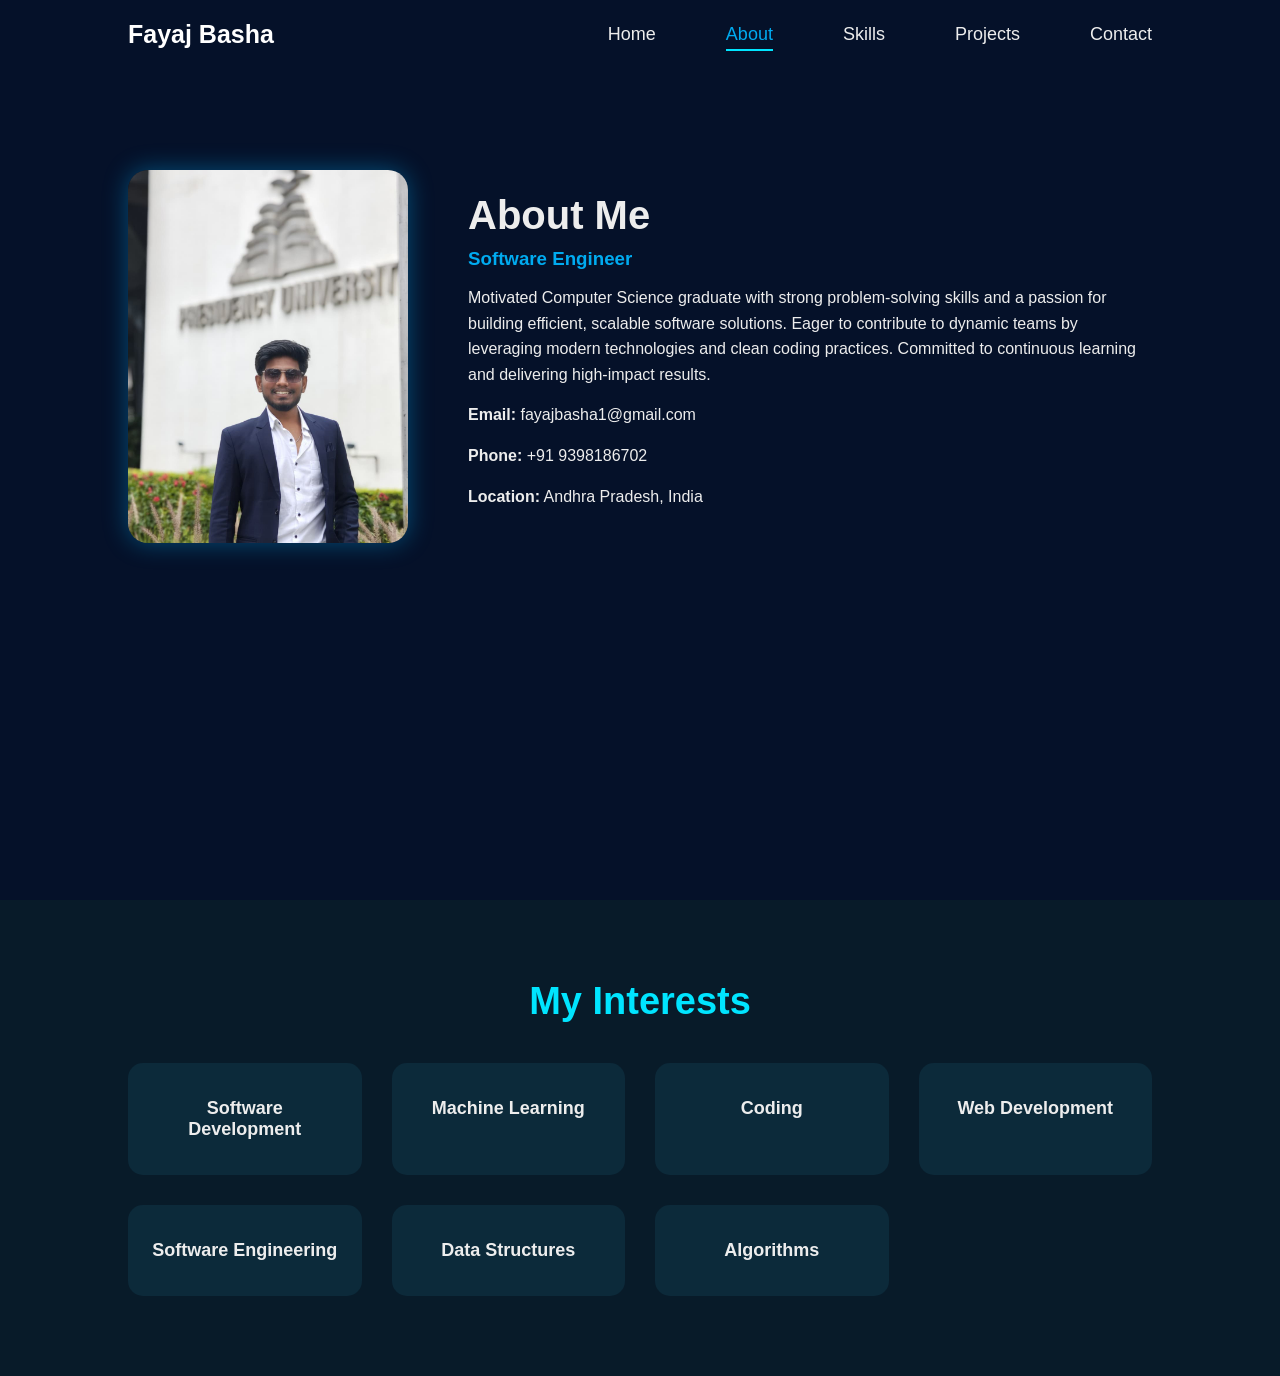
==== about.html @ d8ffd507 "My portfolio" ====
<!DOCTYPE html>
<html lang="en">
<head>
    <meta charset="UTF-8">
    <meta name="viewport" content="width=device-width, initial-scale=1.0">
    <title>About | Fayaj Basha</title>
    <link rel="stylesheet" href="style.css">
</head>

<body>

<header class="header">
    <a href="index.html" class="logo">Fayaj Basha</a>

    <nav class="navbar">
        <a href="index.html">Home</a>
        <a href="about.html" class="active">About</a>
        <a href="skills.html">Skills</a>
        <a href="projects.html">Projects</a>
        <a href="contact.html">Contact</a>
    </nav>
</header>

<section class="about-page">

    <div class="about-container">

        <div class="about-img">
            <img src="images/profile.jpg" alt="profile">
        </div>

        <div class="about-content">
            <h1>About Me</h1>

            <h3>Software Engineer</h3>

            <p>
                Motivated Computer Science graduate with strong problem-solving skills and a passion for building efficient, scalable software solutions. 
                Eager to contribute to dynamic teams by leveraging modern technologies and clean coding practices.
                Committed to continuous learning and delivering high-impact results.
            </p>


            <div class="info-box">
                <p><strong>Email:</strong> fayajbasha1@gmail.com</p>
                <p><strong>Phone:</strong> +91 9398186702</p>
                <p><strong>Location:</strong> Andhra Pradesh, India</p>
            </div>

        </div>

    </div>

</section>
<!-- INTERESTS SECTION -->

<section class="interests">

    <h2 class="section-title">My Interests</h2>

    <div class="interest-container">

        <div class="interest-card">
            <i class="fa-solid fa-laptop-code"></i>
            <h3>Software Development</h3>
        </div>

        <div class="interest-card">
            <i class="fa-solid fa-brain"></i>
            <h3>Machine Learning</h3>
        </div>

        <div class="interest-card">
            <i class="fa-solid fa-code"></i>
            <h3>Coding</h3>
        </div>

        <div class="interest-card">
            <i class="fa-solid fa-globe"></i>
            <h3>Web Development</h3>
        </div>

        <div class="interest-card">
            <i class="fa-solid fa-gears"></i>
            <h3>Software Engineering</h3>
        </div>

        <div class="interest-card">
            <i class="fa-solid fa-database"></i>
            <h3>Data Structures</h3>
        </div>

        <div class="interest-card">
            <i class="fa-solid fa-diagram-project"></i>
            <h3>Algorithms</h3>
        </div>

    </div>

</section>


</body>
</html>
---- style.css ----
/* HEADER NAVBAR FIX */

.header{
    position:fixed;
    top:0;
    left:0;
    width:100%;
    padding:20px 10%;
    display:flex;
    justify-content:space-between;
    align-items:center;
    background:#081b29;
    z-index:1000;
}

/* logo left */
.logo{
    font-size:26px;
    color:#ffffff;
    text-decoration:none;
    font-weight:700;
}

/* menu right */
.navbar{
    display:flex;
    gap:35px;
}

.navbar a{
    font-size:18px;
    color:#ededed;
    text-decoration:none;
    font-weight:500;
    transition:0.3s;
    position:relative;
}

/* hover underline animation */
.navbar a::after{
    content:'';
    position:absolute;
    left:0;
    bottom:-6px;
    width:0%;
    height:2px;
    background:#00e5ff;
    transition:0.3s;
}

.navbar a:hover::after,
.navbar a.active::after{
    width:100%;
}

.navbar a:hover{
    color:#00e5ff;
}

*{
    margin:0;
    padding:0;
    box-sizing:border-box;
    font-family:'Poppins',sans-serif;
}

body{
    background:#081b29;
    color:#ededed;
}

/* NAVBAR */

.header{
    position:fixed;
    top:0;
    left:0;
    width:100%;
    padding:20px 10%;
    display:flex;
    justify-content:space-between;
    align-items:center;
    z-index:100;
    background:transparent;
}

.logo{
    font-size:25px;
    color:#fff;
    text-decoration:none;
    font-weight:700;
}

.navbar a{
    font-size:18px;
    color:#ededed;
    text-decoration:none;
    font-weight:500;
    margin-left:35px;
    transition:0.3s;
}

.navbar a:hover,
.navbar a.active{
    color:#00abf0;
}

/* HOME SECTION */

.home{
    height:100vh;
    display:flex;
    align-items:center;
    padding:0 10%;
}

.home-content{
    max-width:600px;
}

.home-content h1{
    font-size:56px;
    font-weight:700;
    line-height:1.2;
}

.home-content h3{
    font-size:32px;
    font-weight:700;
    color:#00abf0;
}

.home-content p{
    font-size:16px;
    margin:20px 0 40px;
}

.btn-box{
    display:flex;
    gap:20px;
}

.btn-box a{
    position:relative;
    display:inline-flex;
    justify-content:center;
    align-items:center;
    width:160px;
    height:45px;
    background:#00abf0;
    border-radius:8px;
    font-size:16px;
    color:#081b29;
    text-decoration:none;
    font-weight:600;
    letter-spacing:1px;
    transition:0.4s;
}

.btn-box a:hover{
    background:transparent;
    color:#00abf0;
    border:2px solid #00abf0;
    box-shadow:0 0 15px #00abf0;
}

/* ABOUT PAGE */

.about-page{
    padding-top:120px;
    min-height:100vh;
    background:#051129;
}

.about-container{
    display:flex;
    align-items:center;
    justify-content:center;
    gap:60px;
    padding:50px 10%;
}

.about-page img{
    width:280px;
    border-radius:20px;
    box-shadow:0 0 25px rgba(0,171,240,0.4);
}

.about-page h1{
    font-size:40px;
    margin-bottom:10px;
}

.about-page h3{
    color:#00abf0;
    margin-bottom:15px;
}

.about-page p{
    margin-bottom:15px;
    line-height:1.6;
}

/* INTERESTS SECTION */

.interests{
    padding:80px 10%;
    background:#081b29;
    text-align:center;
}

.section-title{
    font-size:38px;
    margin-bottom:40px;
    color:#00e5ff;
}

.interest-container{
    display:grid;
    grid-template-columns:repeat(auto-fit,minmax(220px,1fr));
    gap:30px;
}

.interest-card{
    background:#0c2a3a;
    padding:35px 20px;
    border-radius:15px;
    transition:0.4s ease;
    cursor:pointer;
    position:relative;
    overflow:hidden;
}

/* icon style */
.interest-card i{
    font-size:40px;
    color:#00e5ff;
    margin-bottom:15px;
    transition:0.4s;
}

.interest-card h3{
    font-size:18px;
}

/* hover animation */
.interest-card:hover{
    transform:translateY(-10px) scale(1.05);
    box-shadow:0 0 20px #00e5ff, 0 0 40px #00e5ff;
    background:#102f44;
}

.interest-card:hover i{
    transform:rotate(10deg) scale(1.2);
    color:#00ffff;
}

/* glowing border animation */
.interest-card::before{
    content:'';
    position:absolute;
    top:-2px;
    left:-2px;
    right:-2px;
    bottom:-2px;
    border-radius:15px;
    background:linear-gradient(45deg,#00e5ff,#00ffff,#0077ff,#00e5ff);
    z-index:-1;
    opacity:0;
    transition:0.4s;
}

.interest-card:hover::before{
    opacity:1;
}

/* SKILLS PAGE */

.skills-page{
    padding:120px 10%;
    min-height:100vh;
    background:#081b29;
    text-align:center;
}

.skills-title{
    font-size:42px;
    margin-bottom:50px;
    color:#00e5ff;
}

.skills-container{
    display:grid;
    grid-template-columns:repeat(auto-fit,minmax(250px,1fr));
    gap:30px;
}

.skill-card{
    background:#0c2a3a;
    padding:30px;
    border-radius:15px;
    transition:0.4s;
    position:relative;
}

.skill-card i{
    font-size:40px;
    margin-bottom:15px;
    color:#00e5ff;
}

.skill-card h3{
    margin-bottom:15px;
}

/* progress bar */

.bar{
    width:100%;
    height:10px;
    background:#122f44;
    border-radius:10px;
    overflow:hidden;
}

.bar span{
    display:block;
    height:100%;
    background:linear-gradient(90deg,#00e5ff,#0077ff);
    border-radius:10px;
    animation:load 2s ease;
}

@keyframes load{
    from{width:0;}
}

/* hover effect */

.skill-card:hover{
    transform:translateY(-12px) scale(1.04);
    box-shadow:0 0 20px #00e5ff, 0 0 40px #00e5ff;
}

/* CONTACT PAGE */

.contact-page{
    padding:120px 10%;
    min-height:100vh;
    background:#081b29;
    text-align:center;
}

.contact-title{
    font-size:42px;
    margin-bottom:50px;
    color:#00e5ff;
}

.contact-container{
    display:grid;
    grid-template-columns:repeat(auto-fit,minmax(300px,1fr));
    gap:35px;
}

.contact-card{
    background:#0c2a3a;
    padding:35px;
    border-radius:15px;
    transition:0.4s;
}

.contact-card i{
    font-size:35px;
    color:#00e5ff;
    margin-bottom:15px;
}

.contact-card h3{
    margin-bottom:10px;
}

.contact-card p{
    font-size:16px;
}

.contact-card a{
    color:white;
    text-decoration:none;
}

/* hover animation */
.contact-card:hover{
    transform:translateY(-10px);
    box-shadow:0 0 20px #00e5ff, 0 0 40px #00e5ff;
}

/* SOCIAL ICONS */

.social-links{
    display:flex;
    justify-content:center;
    gap:18px;
    margin-top:15px;
}

.social-icon{
    display:flex;
    justify-content:center;
    align-items:center;
    width:50px;
    height:50px;
    border-radius:50%;
    background:#081b29;
    color:white;
    font-size:22px;
    transition:0.4s;
}

/* LinkedIn */
.social-icon.linkedin:hover{
    background:#0077b5;
    box-shadow:0 0 20px #0077b5;
}

/* GitHub */
.social-icon.github:hover{
    background:#333;
    box-shadow:0 0 20px #333;
}

/* Instagram */
.social-icon.instagram:hover{
    background:linear-gradient(45deg,#f58529,#dd2a7b,#8134af,#515bd4);
    box-shadow:0 0 20px #dd2a7b;
}

/* PROJECT PAGE */

.projects-page{
    padding:120px 10%;
    background:#081b29;
    min-height:100vh;
    text-align:center;
}

.projects-title{
    font-size:42px;
    margin-bottom:50px;
    color:#00e5ff;
}

.projects-container{
    display:grid;
    grid-template-columns:repeat(auto-fit,minmax(280px,1fr));
    gap:30px;
}

.project-card{
    background:#0c2a3a;
    border-radius:15px;
    overflow:hidden;
    cursor:pointer;
    transition:0.4s;
}

.project-card img{
    width:100%;
    height:200px;
    object-fit:cover;
}

.project-card h3{
    padding:15px;
}

.project-card:hover{
    transform:translateY(-10px) scale(1.03);
    box-shadow:0 0 20px #00e5ff;
}

/* MODAL */

.modal{
    display:none;
    position:fixed;
    top:0;
    left:0;
    width:100%;
    height:100%;
    background:rgba(0,0,0,0.8);
    justify-content:center;
    align-items:center;
}

.modal-content{
    background:#051129;
    padding:30px;
    border-radius:12px;
    width:600px;
    max-width:90%;
    text-align:left;
    animation:popup 0.4s ease;
}

@keyframes popup{
    from{transform:scale(0.7);opacity:0;}
    to{transform:scale(1);opacity:1;}
}

.close{
    float:right;
    font-size:28px;
    cursor:pointer;
}

.modal-links{
    margin-top:20px;
}

.modal-links a{
    display:inline-block;
    margin-right:15px;
    padding:10px 18px;
    background:#00e5ff;
    color:black;
    text-decoration:none;
    border-radius:6px;
    transition:0.3s;
}

.modal-links a:hover{
    background:#00ffff;
    box-shadow:0 0 10px #00ffff;
}

/* EDUCATION PAGE */

.education-page{
    padding:120px 10%;
    background:#081b29;
    min-height:100vh;
}

.edu-title{
    text-align:center;
    font-size:42px;
    margin-bottom:60px;
    color:#00e5ff;
}

/* timeline line */
.timeline{
    position:relative;
    max-width:900px;
    margin:auto;
}

.timeline::after{
    content:'';
    position:absolute;
    width:4px;
    background:#00e5ff;
    top:0;
    bottom:0;
    left:50%;
    margin-left:-2px;
}

/* timeline item */
.timeline-item{
    padding:20px 40px;
    position:relative;
    width:50%;
}

.timeline-item:nth-child(odd){
    left:0;
}

.timeline-item:nth-child(even){
    left:50%;
}

/* content card */
.timeline-content{
    background:#0c2a3a;
    padding:20px;
    border-radius:10px;
    position:relative;
    transition:0.4s;
}

.timeline-content:hover{
    transform:scale(1.03);
    box-shadow:0 0 20px #00e5ff;
}

.timeline-content h3{
    color:#00e5ff;
    margin-bottom:5px;
}

.timeline-content img{
    width:100%;
    margin-top:10px;
    border-radius:8px;
}
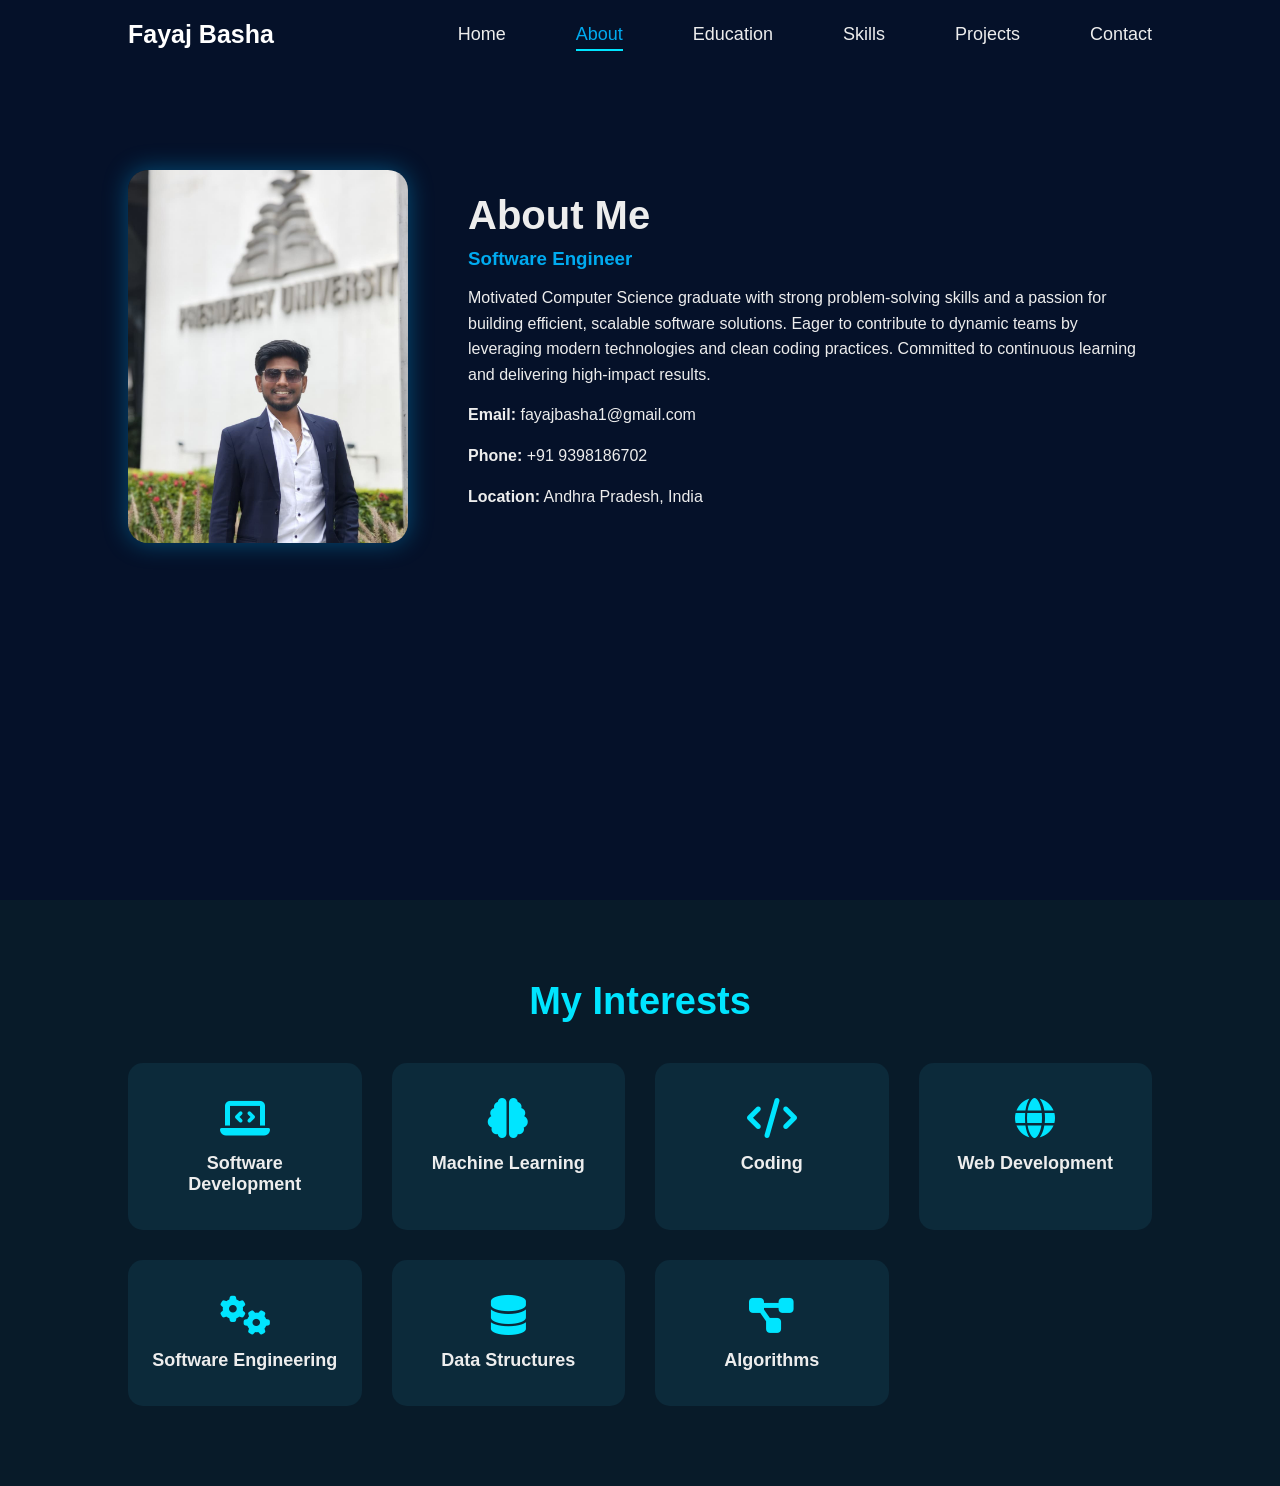
==== commit 6e84a74a: "Updated projects page and fixed modal popup" ====
--- a/about.html
+++ b/about.html
@@ -4,23 +4,31 @@
     <meta charset="UTF-8">
     <meta name="viewport" content="width=device-width, initial-scale=1.0">
     <title>About | Fayaj Basha</title>
+
     <link rel="stylesheet" href="style.css">
+
+    <!-- ICONS (IMPORTANT for interests icons) -->
+    <link rel="stylesheet"
+    href="https://cdnjs.cloudflare.com/ajax/libs/font-awesome/6.5.0/css/all.min.css">
 </head>
 
 <body>
 
+<!-- HEADER / NAVBAR -->
 <header class="header">
     <a href="index.html" class="logo">Fayaj Basha</a>
 
     <nav class="navbar">
         <a href="index.html">Home</a>
-        <a href="about.html" class="active">About</a>
+        <a href="about.html"class="active">About</a>
+        <a href="education.html">Education</a>
         <a href="skills.html">Skills</a>
         <a href="projects.html">Projects</a>
         <a href="contact.html">Contact</a>
     </nav>
 </header>
 
+<!-- ABOUT SECTION -->
 <section class="about-page">
 
     <div class="about-container">
@@ -35,11 +43,10 @@
             <h3>Software Engineer</h3>
 
             <p>
-                Motivated Computer Science graduate with strong problem-solving skills and a passion for building efficient, scalable software solutions. 
+                Motivated Computer Science graduate with strong problem-solving skills and a passion for building efficient, scalable software solutions.
                 Eager to contribute to dynamic teams by leveraging modern technologies and clean coding practices.
                 Committed to continuous learning and delivering high-impact results.
             </p>
-
 
             <div class="info-box">
                 <p><strong>Email:</strong> fayajbasha1@gmail.com</p>
@@ -52,8 +59,8 @@
     </div>
 
 </section>
+
 <!-- INTERESTS SECTION -->
-
 <section class="interests">
 
     <h2 class="section-title">My Interests</h2>
@@ -99,6 +106,5 @@
 
 </section>
 
-
 </body>
-</html>
+</html>
--- a/style.css
+++ b/style.css
@@ -1,4 +1,64 @@
 /* HEADER NAVBAR FIX */
+
+/* ===== HEADER NAVBAR ===== */
+
+.header{
+    position:fixed;
+    top:0;
+    left:0;
+    width:100%;
+    padding:18px 10%;
+    background:#081b29;
+    display:flex;
+    justify-content:space-between;
+    align-items:center;
+    z-index:1000;
+}
+
+/* logo */
+.logo{
+    font-size:26px;
+    color:#ffffff;
+    text-decoration:none;
+    font-weight:700;
+}
+
+/* menu right */
+.navbar{
+    display:flex;
+    gap:35px;
+}
+
+/* menu links */
+.navbar a{
+    color:#ededed;
+    font-size:17px;
+    text-decoration:none;
+    font-weight:500;
+    position:relative;
+    transition:0.3s;
+}
+
+/* underline hover animation */
+.navbar a::after{
+    content:'';
+    position:absolute;
+    left:0;
+    bottom:-6px;
+    width:0%;
+    height:2px;
+    background:#00e5ff;
+    transition:0.3s;
+}
+
+.navbar a:hover::after,
+.navbar a.active::after{
+    width:100%;
+}
+
+.navbar a:hover{
+    color:#00e5ff;
+}
 
 .header{
     position:fixed;
